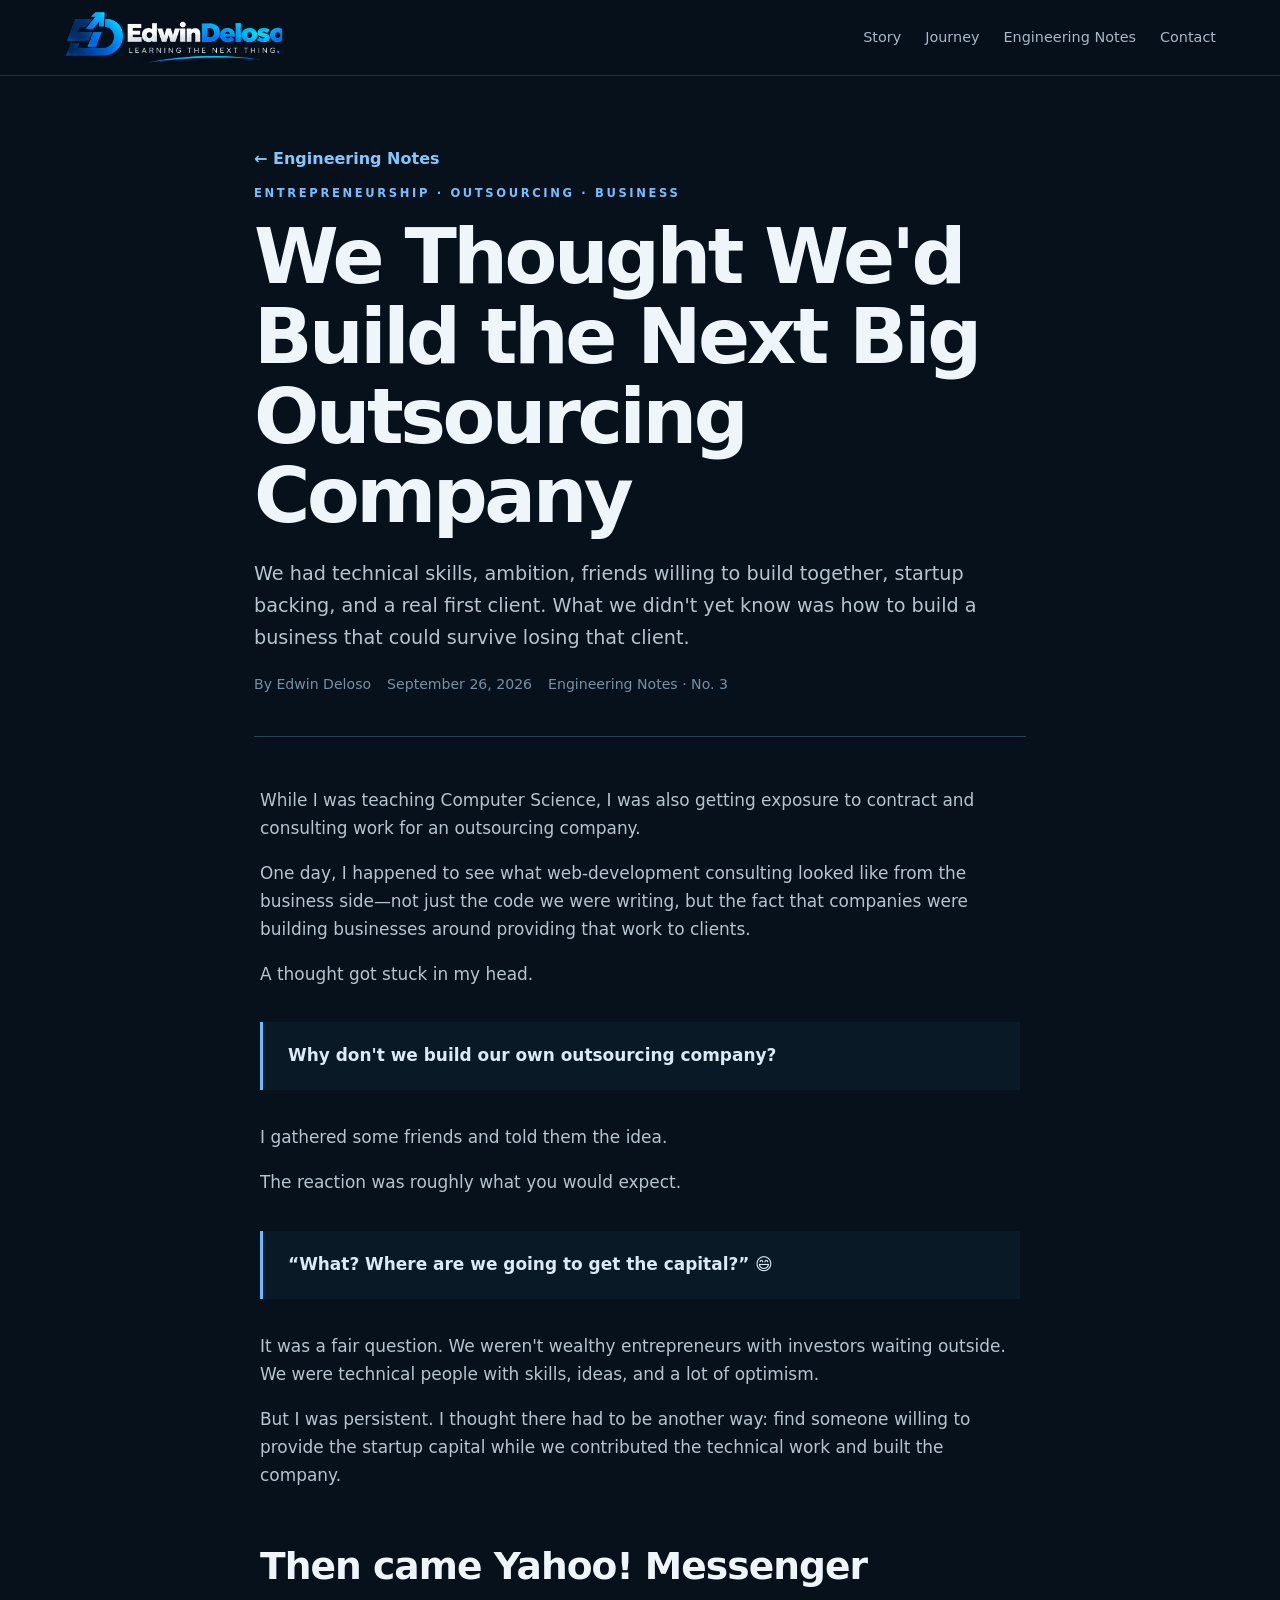
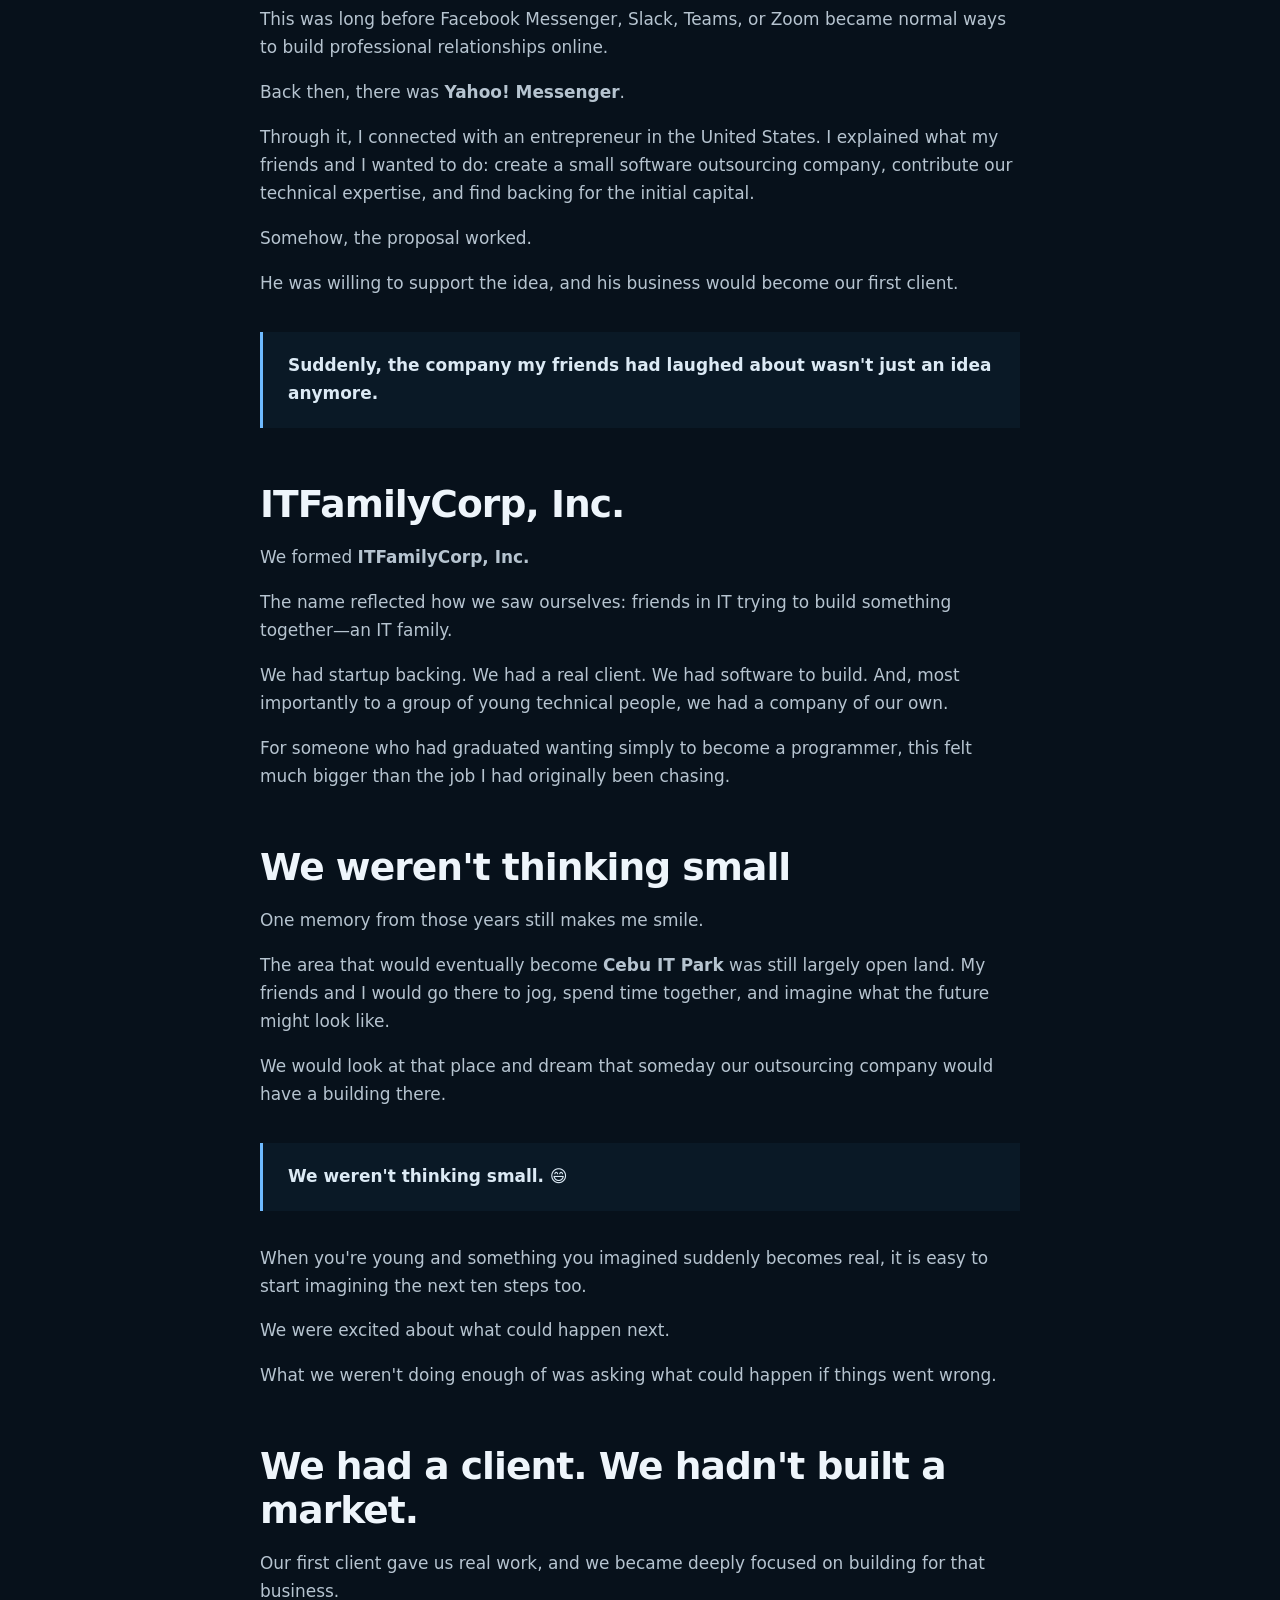
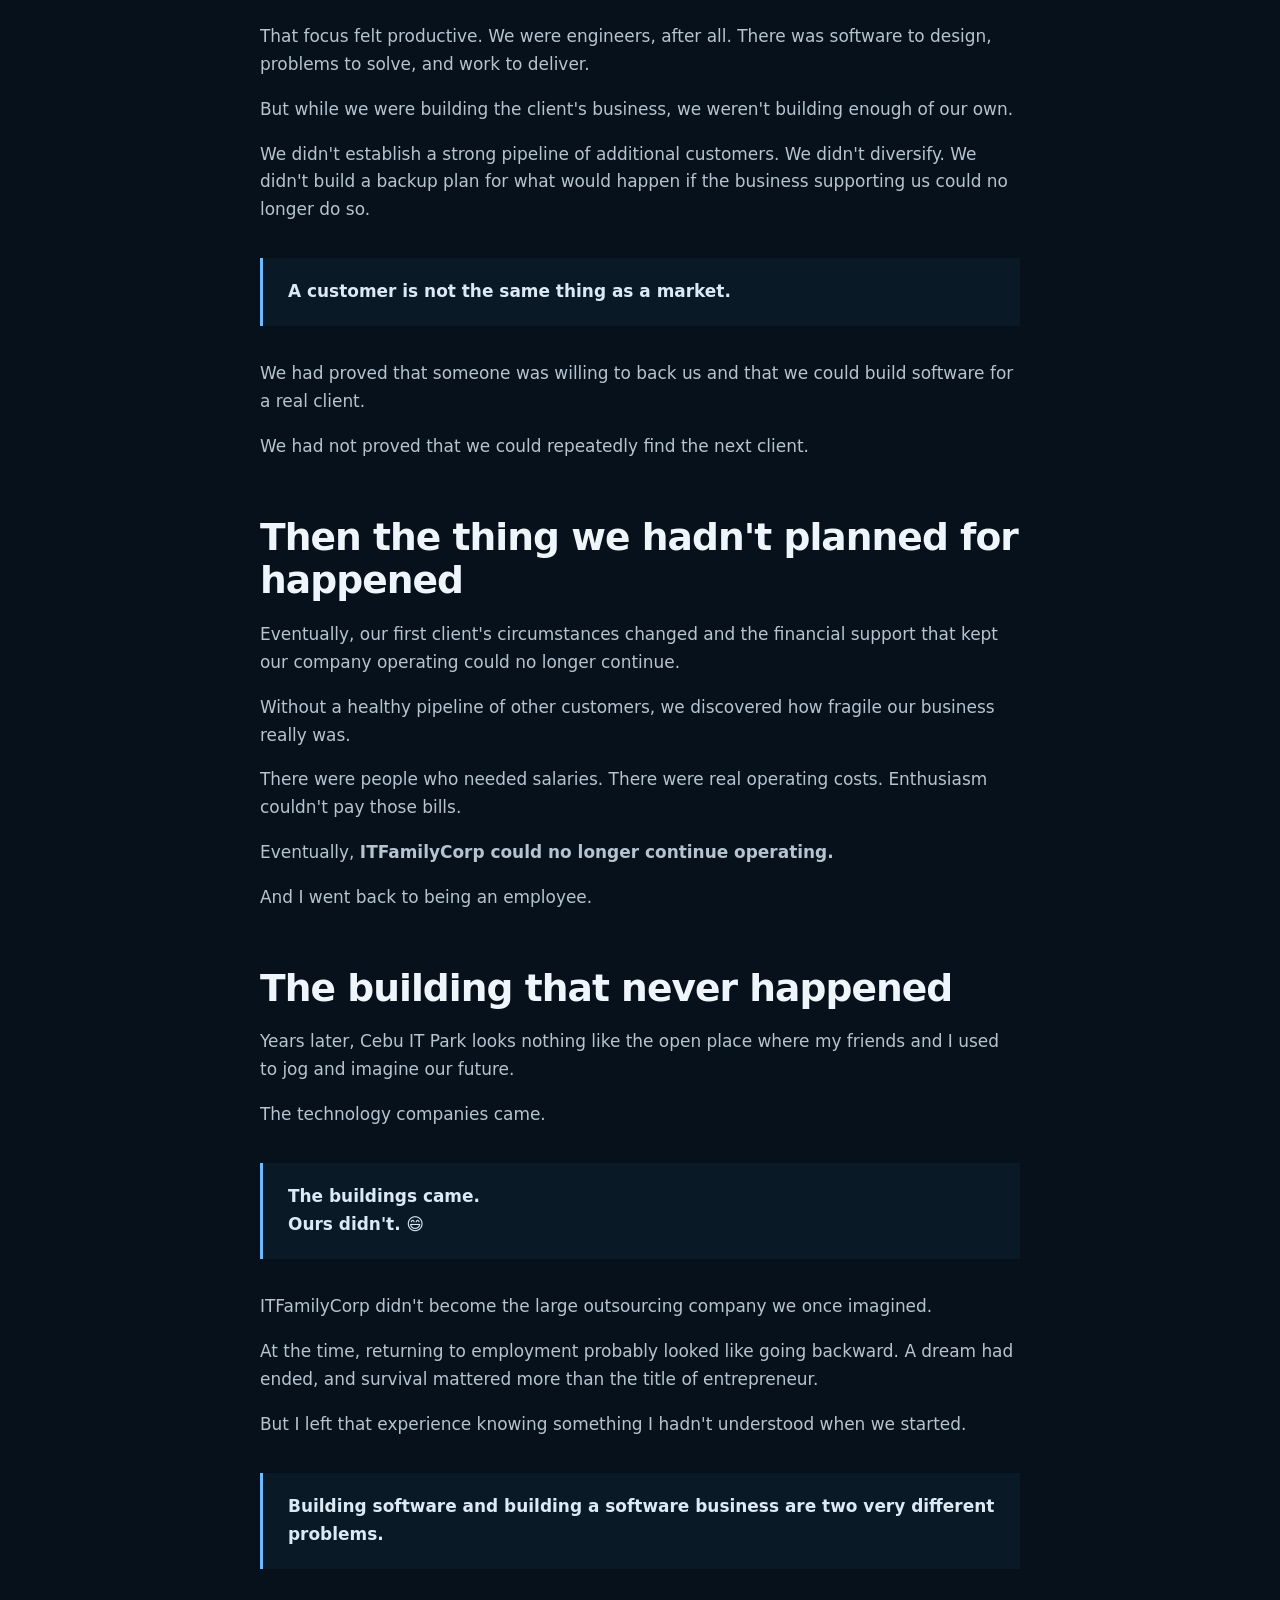
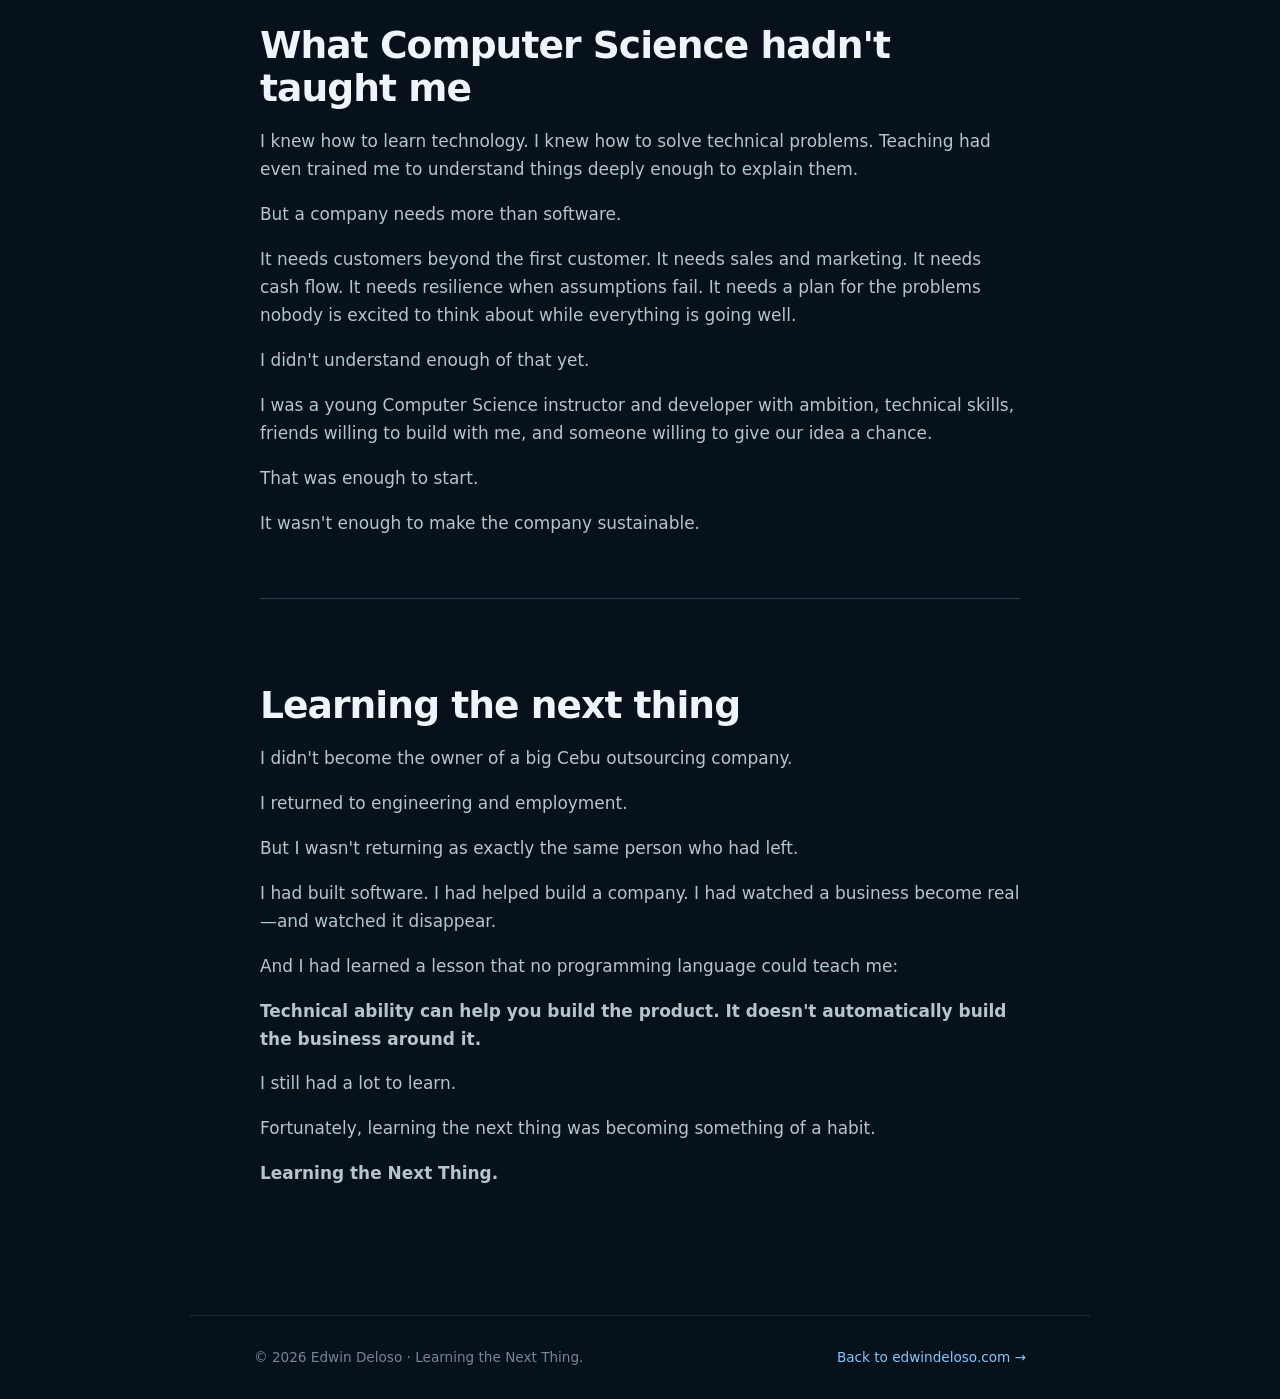
==== articles/from-computer-science-instructor-to-first-startup/index.html @ 7fe614f3 "Add Engineering Notes about first startup" ====
<!doctype html>
<html lang="en"><head>
<meta charset="utf-8"><meta name="viewport" content="width=device-width,initial-scale=1">
<title>We Thought We'd Build the Next Big Outsourcing Company | Edwin Deloso</title>
<meta name="description" content="Edwin Deloso reflects on co-founding ITFamilyCorp, Inc., finding startup backing through Yahoo! Messenger, and learning that building software and building a sustainable software business are different problems.">
<meta name="author" content="Edwin Deloso"><meta name="robots" content="index,follow,max-image-preview:large"><meta name="theme-color" content="#07111b">
<link rel="canonical" href="https://edwindeloso.com/articles/from-computer-science-instructor-to-first-startup/">
<meta property="og:type" content="article"><meta property="og:title" content="We Thought We'd Build the Next Big Outsourcing Company"><meta property="og:description" content="A first startup, an unexpected online connection, a big Cebu dream—and a business lesson Computer Science never taught me."><meta property="og:url" content="https://edwindeloso.com/articles/from-computer-science-instructor-to-first-startup/"><meta property="og:site_name" content="Edwin Deloso"><meta property="og:image" content="https://edwindeloso.com/assets/edwin-deloso-logo-dark.png"><meta property="article:published_time" content="2026-09-26"><meta property="article:author" content="Edwin Deloso">
<meta name="twitter:card" content="summary"><meta name="twitter:title" content="We Thought We'd Build the Next Big Outsourcing Company | Edwin Deloso"><meta name="twitter:description" content="What my first startup taught me about the difference between building software and building a business."><meta name="twitter:image" content="https://edwindeloso.com/assets/edwin-deloso-logo-dark.png">
<script type="application/ld+json">{"@context":"https://schema.org","@type":"Article","headline":"We Thought We'd Build the Next Big Outsourcing Company","description":"Edwin Deloso reflects on co-founding ITFamilyCorp, Inc., finding startup backing through Yahoo! Messenger, and learning that building software and building a sustainable software business are different problems.","datePublished":"2026-09-26","dateModified":"2026-09-26","mainEntityOfPage":"https://edwindeloso.com/articles/from-computer-science-instructor-to-first-startup/","author":{"@type":"Person","@id":"https://edwindeloso.com/#person","name":"Edwin Deloso","url":"https://edwindeloso.com/"},"publisher":{"@type":"Person","@id":"https://edwindeloso.com/#person","name":"Edwin Deloso"},"keywords":["software startup","outsourcing company","ITFamilyCorp","software engineering career","technical founder","entrepreneurship","Cebu IT"]}</script>
<link rel="stylesheet" href="../../css/styles.css"></head><body>
<header class="nav"><a class="article-brand" href="../../" aria-label="Edwin Deloso — Learning the Next Thing"><img src="../../assets/edwin-deloso-logo-dark.png" alt="Edwin Deloso — Learning the Next Thing"></a><nav><a href="../../#story">Story</a><a href="../../#journey">Journey</a><a href="../../#notes">Engineering Notes</a><a href="../../#contact">Contact</a></nav></header>
<main class="article-shell"><a class="article-back" href="../../#notes">← Engineering Notes</a><header class="article-header"><p class="eyebrow">ENTREPRENEURSHIP · OUTSOURCING · BUSINESS</p><h1>We Thought We'd Build the Next Big Outsourcing Company</h1><p class="article-deck">We had technical skills, ambition, friends willing to build together, startup backing, and a real first client. What we didn't yet know was how to build a business that could survive losing that client.</p><div class="article-meta"><span>By Edwin Deloso</span><span>September 26, 2026</span><span>Engineering Notes · No. 3</span></div></header>
<article class="article-body">
<p>While I was teaching Computer Science, I was also getting exposure to contract and consulting work for an outsourcing company.</p>
<p>One day, I happened to see what web-development consulting looked like from the business side—not just the code we were writing, but the fact that companies were building businesses around providing that work to clients.</p>
<p>A thought got stuck in my head.</p><blockquote><p><strong>Why don't we build our own outsourcing company?</strong></p></blockquote>
<p>I gathered some friends and told them the idea.</p><p>The reaction was roughly what you would expect.</p><blockquote><p><strong>“What? Where are we going to get the capital?” 😄</strong></p></blockquote>
<p>It was a fair question. We weren't wealthy entrepreneurs with investors waiting outside. We were technical people with skills, ideas, and a lot of optimism.</p><p>But I was persistent. I thought there had to be another way: find someone willing to provide the startup capital while we contributed the technical work and built the company.</p>
<h2>Then came Yahoo! Messenger</h2>
<p>This was long before Facebook Messenger, Slack, Teams, or Zoom became normal ways to build professional relationships online.</p><p>Back then, there was <strong>Yahoo! Messenger</strong>.</p><p>Through it, I connected with an entrepreneur in the United States. I explained what my friends and I wanted to do: create a small software outsourcing company, contribute our technical expertise, and find backing for the initial capital.</p><p>Somehow, the proposal worked.</p><p>He was willing to support the idea, and his business would become our first client.</p><blockquote><p><strong>Suddenly, the company my friends had laughed about wasn't just an idea anymore.</strong></p></blockquote>
<h2>ITFamilyCorp, Inc.</h2>
<p>We formed <strong>ITFamilyCorp, Inc.</strong></p><p>The name reflected how we saw ourselves: friends in IT trying to build something together—an IT family.</p><p>We had startup backing. We had a real client. We had software to build. And, most importantly to a group of young technical people, we had a company of our own.</p><p>For someone who had graduated wanting simply to become a programmer, this felt much bigger than the job I had originally been chasing.</p>
<h2>We weren't thinking small</h2>
<p>One memory from those years still makes me smile.</p><p>The area that would eventually become <strong>Cebu IT Park</strong> was still largely open land. My friends and I would go there to jog, spend time together, and imagine what the future might look like.</p><p>We would look at that place and dream that someday our outsourcing company would have a building there.</p><blockquote><p><strong>We weren't thinking small. 😄</strong></p></blockquote><p>When you're young and something you imagined suddenly becomes real, it is easy to start imagining the next ten steps too.</p><p>We were excited about what could happen next.</p><p>What we weren't doing enough of was asking what could happen if things went wrong.</p>
<h2>We had a client. We hadn't built a market.</h2>
<p>Our first client gave us real work, and we became deeply focused on building for that business.</p><p>That focus felt productive. We were engineers, after all. There was software to design, problems to solve, and work to deliver.</p><p>But while we were building the client's business, we weren't building enough of our own.</p><p>We didn't establish a strong pipeline of additional customers. We didn't diversify. We didn't build a backup plan for what would happen if the business supporting us could no longer do so.</p><blockquote><p><strong>A customer is not the same thing as a market.</strong></p></blockquote><p>We had proved that someone was willing to back us and that we could build software for a real client.</p><p>We had not proved that we could repeatedly find the next client.</p>
<h2>Then the thing we hadn't planned for happened</h2>
<p>Eventually, our first client's circumstances changed and the financial support that kept our company operating could no longer continue.</p><p>Without a healthy pipeline of other customers, we discovered how fragile our business really was.</p><p>There were people who needed salaries. There were real operating costs. Enthusiasm couldn't pay those bills.</p><p>Eventually, <strong>ITFamilyCorp could no longer continue operating.</strong></p><p>And I went back to being an employee.</p>
<h2>The building that never happened</h2>
<p>Years later, Cebu IT Park looks nothing like the open place where my friends and I used to jog and imagine our future.</p><p>The technology companies came.</p><blockquote><p><strong>The buildings came.<br>Ours didn't. 😄</strong></p></blockquote><p>ITFamilyCorp didn't become the large outsourcing company we once imagined.</p><p>At the time, returning to employment probably looked like going backward. A dream had ended, and survival mattered more than the title of entrepreneur.</p><p>But I left that experience knowing something I hadn't understood when we started.</p><blockquote><p><strong>Building software and building a software business are two very different problems.</strong></p></blockquote>
<h2>What Computer Science hadn't taught me</h2>
<p>I knew how to learn technology. I knew how to solve technical problems. Teaching had even trained me to understand things deeply enough to explain them.</p><p>But a company needs more than software.</p><p>It needs customers beyond the first customer. It needs sales and marketing. It needs cash flow. It needs resilience when assumptions fail. It needs a plan for the problems nobody is excited to think about while everything is going well.</p><p>I didn't understand enough of that yet.</p><p>I was a young Computer Science instructor and developer with ambition, technical skills, friends willing to build with me, and someone willing to give our idea a chance.</p><p>That was enough to start.</p><p>It wasn't enough to make the company sustainable.</p>
<div class="closing"><h2>Learning the next thing</h2><p>I didn't become the owner of a big Cebu outsourcing company.</p><p>I returned to engineering and employment.</p><p>But I wasn't returning as exactly the same person who had left.</p><p>I had built software. I had helped build a company. I had watched a business become real—and watched it disappear.</p><p>And I had learned a lesson that no programming language could teach me:</p><p><strong>Technical ability can help you build the product. It doesn't automatically build the business around it.</strong></p><p>I still had a lot to learn.</p><p>Fortunately, learning the next thing was becoming something of a habit.</p><p><strong>Learning the Next Thing.</strong></p></div>
</article></main><footer class="article-footer"><span>© <span id="year"></span> Edwin Deloso · Learning the Next Thing.</span><a href="../../">Back to edwindeloso.com →</a></footer><script src="../../js/main.js"></script></body></html>
---- css/styles.css ----
*{box-sizing:border-box}html{scroll-behavior:smooth}body{margin:0;background:#07111b;color:#eef5fb;font:16px/1.65 system-ui,-apple-system,Segoe UI,sans-serif}a{color:inherit;text-decoration:none}.nav{position:sticky;top:0;z-index:9;height:72px;padding:0 5vw;display:flex;align-items:center;justify-content:space-between;background:#07111bef;border-bottom:1px solid #1c3042;backdrop-filter:blur(12px)}.brand{font-weight:800;color:#83c5ff}.nav nav{display:flex;gap:24px}.nav nav a{color:#a8b8c7;font-size:.9rem}.nav nav a:hover{color:#fff}#menu{display:none;background:none;border:1px solid #345069;color:#fff;border-radius:6px;padding:8px 12px}.hero{max-width:1400px;min-height:78vh;margin:auto;padding:90px 6vw;display:grid;grid-template-columns:1.2fr .8fr;gap:70px;align-items:center;background:radial-gradient(circle at 75% 25%,#143652 0,transparent 32%)}.eyebrow{font-size:.72rem;letter-spacing:.23em;color:#79bdff;font-weight:800}.hero h1,.section h2{letter-spacing:-.045em;line-height:1.02}.hero h1{font-size:clamp(3.4rem,7vw,6.8rem);margin:15px 0}.hero h1 span,.ai h2 span{color:#86c6ff}.lead{color:#b6c4d0;font-size:1.15rem;max-width:700px}.actions{display:flex;gap:12px;margin-top:28px}.btn{padding:11px 18px;background:#3189e8;border:1px solid #3189e8;border-radius:7px;font-weight:700}.ghost{background:transparent;border-color:#45627a}.terminal{background:#081621;border:1px solid #315069;border-radius:9px;overflow:hidden;box-shadow:0 30px 70px #0006}.bar{background:#102130;padding:10px 15px;color:#617d92;font-size:.75rem}.terminal pre{padding:24px 28px;font:14px/1.6 Consolas,monospace;white-space:pre-wrap}.terminal pre span{color:#77c0ff;font-weight:800}.quote{text-align:center;padding:26px;border-block:1px solid #1c3042;background:#0a1825;color:#a8c7df}.section{max-width:1280px;margin:auto;padding:95px 5vw;border-bottom:1px solid #182c3d}.section h2{font-size:clamp(2.1rem,4vw,3.7rem);margin:12px 0 30px}.section p{color:#afbdc9}.two,.ai,.contact{display:grid;grid-template-columns:1.2fr .8fr;gap:60px}.card{background:#0b1b29;border:1px solid #2c4860;border-radius:9px;padding:28px}.code{display:flex;flex-direction:column;gap:15px}.code b{font-family:Consolas,monospace}.code small,.cards small,.education small{color:#6fbaff;letter-spacing:.12em}.intro{max-width:820px}.eras{margin-top:40px;border-top:1px solid #294155}.eras article{display:grid;grid-template-columns:180px 1fr;gap:35px;padding:28px 0;border-bottom:1px solid #22394c}.eras time,.history time{color:#6fbaff;font:700 .82rem Consolas,monospace}.eras h3{margin:0 0 7px}.eras p{margin:0}details{margin-top:35px;border:1px solid #29465c;border-radius:8px;background:#091824}summary{cursor:pointer;padding:18px 22px;color:#a8d5ff;font-weight:700}.history{display:grid;grid-template-columns:1fr 1fr;gap:0 35px;padding:0 22px 20px}.history p{display:flex;flex-direction:column;border-top:1px solid #20384b;padding:15px 0;margin:0}.history b{color:#eef5fb}.history span{font-size:.9rem;color:#8fa3b5}.history em{font-style:normal;font-size:.76rem;letter-spacing:.08em;text-transform:uppercase;color:#79bdff;margin-top:7px}.cards{display:grid;grid-template-columns:repeat(5,1fr);gap:12px}.cards article,.education article{background:#0a1926;border:1px solid #29445a;border-radius:8px;padding:23px}.cards article{min-height:215px}.cards h3{margin-top:42px}.cards p{font-size:.9rem}.ai{background:radial-gradient(circle at 85% 50%,#123754 0,transparent 35%)}.ai>div>p{max-width:700px}.principles{display:grid;grid-template-columns:1fr 1fr;gap:12px;align-content:center}.principles p{background:#0a1926;border:1px solid #31516b;border-radius:8px;padding:22px;margin:0}.principles b,.principles span{display:block}.principles b{color:#82c6ff;font-size:1.15rem}.principles span{font-size:.85rem}.education{display:grid;grid-template-columns:repeat(4,1fr);gap:12px}.education h3{font-size:1.05rem;margin:20px 0 5px}.center{text-align:center;max-width:1000px}.center>p{max-width:720px;margin:18px auto}.center blockquote{font-size:clamp(1.4rem,3vw,2.25rem);border-block:1px solid #31516b;padding:30px;margin:40px auto}.center blockquote b{color:#86c6ff}.path{font:800 clamp(1.1rem,3vw,2rem) Consolas,monospace;margin:38px 0;color:#8197a9}.path span{color:#d7e6f2}.path b{color:#79c0ff;border:1px solid #3e6e94;padding:7px 12px;border-radius:6px}.contact{align-items:center}.contact a{display:block;padding:17px 5px;border-bottom:1px solid #294155;font-weight:700}.contact a:hover{color:#79c0ff}footer{max-width:1280px;margin:auto;padding:32px 5vw;display:flex;justify-content:space-between;color:#71879a;font-size:.85rem}@media(max-width:1000px){.hero,.two,.ai,.contact{grid-template-columns:1fr}.terminal{max-width:650px}.cards{grid-template-columns:1fr 1fr}.education{grid-template-columns:1fr 1fr}}@media(max-width:700px){.nav nav{display:none;position:absolute;top:72px;left:0;right:0;padding:20px;background:#091824;flex-direction:column}.nav nav.open{display:flex}#menu{display:block}.hero{padding-top:65px}.eras article{grid-template-columns:1fr;gap:5px}.history{grid-template-columns:1fr}.cards,.education,.principles{grid-template-columns:1fr}.actions{flex-direction:column;align-items:flex-start}footer{flex-direction:column;gap:5px}}
.notes-grid{display:grid;grid-template-columns:minmax(0,760px);gap:18px;margin-top:38px}.note-card{background:#0a1926;border:1px solid #29445a;border-radius:9px;padding:30px}.note-card small{color:#6fbaff;letter-spacing:.12em}.note-card h3{font-size:1.45rem;line-height:1.3;margin:18px 0 12px}.note-card a{display:inline-block;margin-top:10px;color:#86c6ff;font-weight:800}.note-card a:hover{text-decoration:underline}.article-shell{max-width:900px;margin:auto;padding:70px 5vw 110px}.article-header{padding-bottom:40px;border-bottom:1px solid #294155}.article-header h1{font-size:clamp(2.7rem,6vw,5rem);line-height:1.04;letter-spacing:-.045em;margin:14px 0 22px}.article-deck{font-size:1.2rem;color:#b6c4d0;max-width:760px}.article-meta{display:flex;gap:16px;flex-wrap:wrap;color:#7890a4;font-size:.88rem}.article-body{max-width:760px;margin:50px auto 0}.article-body h2{font-size:clamp(1.65rem,3vw,2.35rem);line-height:1.15;margin:55px 0 18px;letter-spacing:-.025em}.article-body p{color:#b6c4d0;font-size:1.06rem}.article-body blockquote{margin:34px 0;padding:20px 25px;border-left:3px solid #6fbaff;background:#0a1926;color:#dceaf5;font-size:1.18rem}.article-body blockquote p{margin:0;color:#dceaf5}.article-body .moment{border:1px solid #31516b;border-radius:9px;background:#091824;padding:24px 28px;margin:30px 0}.article-body .moment p{margin:.5rem 0}.article-body .closing{margin-top:60px;padding-top:30px;border-top:1px solid #294155}.article-back{color:#86c6ff;font-weight:700}.article-footer{max-width:900px;margin:auto;padding:30px 5vw;border-top:1px solid #182c3d;color:#71879a;font-size:.85rem;display:flex;justify-content:space-between}.article-footer a{color:#86c6ff}@media(max-width:700px){.article-shell{padding-top:45px}.article-meta{flex-direction:column;gap:3px}.article-footer{flex-direction:column;gap:6px}}

/* V3 personal brand */
.brand-logo{display:flex;align-items:center;background:#fff;border-radius:7px;padding:4px 8px;line-height:0}.brand-logo img{display:block;width:245px;max-height:48px;object-fit:contain}.hero-slogan{margin:10px 0 0;color:#83c5ff;font-weight:900;letter-spacing:.18em;font-size:.92rem}.notes-grid{grid-template-columns:repeat(2,minmax(0,1fr));max-width:1100px}.note-card{display:flex;flex-direction:column}.note-card a{margin-top:auto;padding-top:12px}.article-brand{display:flex;align-items:center;background:#fff;border-radius:7px;padding:4px 8px;line-height:0}.article-brand img{display:block;width:230px;max-height:46px;object-fit:contain}.next-note{margin-top:55px;padding:26px 28px;border:1px solid #31516b;border-radius:9px;background:#091824}.next-note small{color:#6fbaff;letter-spacing:.12em;font-weight:800}.next-note h2{margin:10px 0}.next-note p{margin-bottom:0}@media(max-width:800px){.notes-grid{grid-template-columns:1fr}.brand-logo img,.article-brand img{width:190px}.nav{padding-inline:3vw}}

/* V3.1 — compact brand treatment */
.nav{height:76px}
.brand-logo{flex:0 0 auto;padding:3px 6px;border-radius:5px;overflow:hidden}
.brand-logo img{width:220px;max-width:30vw;height:auto;max-height:58px;object-fit:contain}
.article-brand{padding:3px 6px;border-radius:5px;overflow:hidden}
.article-brand img{width:220px;height:auto;max-height:58px;object-fit:contain}
@media(max-width:800px){
  .brand-logo img,.article-brand img{width:170px;max-width:52vw;max-height:48px}
}
@media(max-width:420px){
  .brand-logo img,.article-brand img{width:145px;max-height:42px}
}

/* V3.2 — dark-header transparent brand treatment */
.brand-logo,.article-brand{background:transparent;padding:0;border-radius:0;overflow:visible}
.brand-logo img{width:220px;max-width:30vw;height:auto;max-height:58px;object-fit:contain}
.article-brand img{width:220px;height:auto;max-height:58px;object-fit:contain}
@media(max-width:800px){.brand-logo img,.article-brand img{width:170px;max-width:52vw;max-height:48px}}
@media(max-width:520px){.brand-logo img,.article-brand img{width:145px;max-height:42px}}
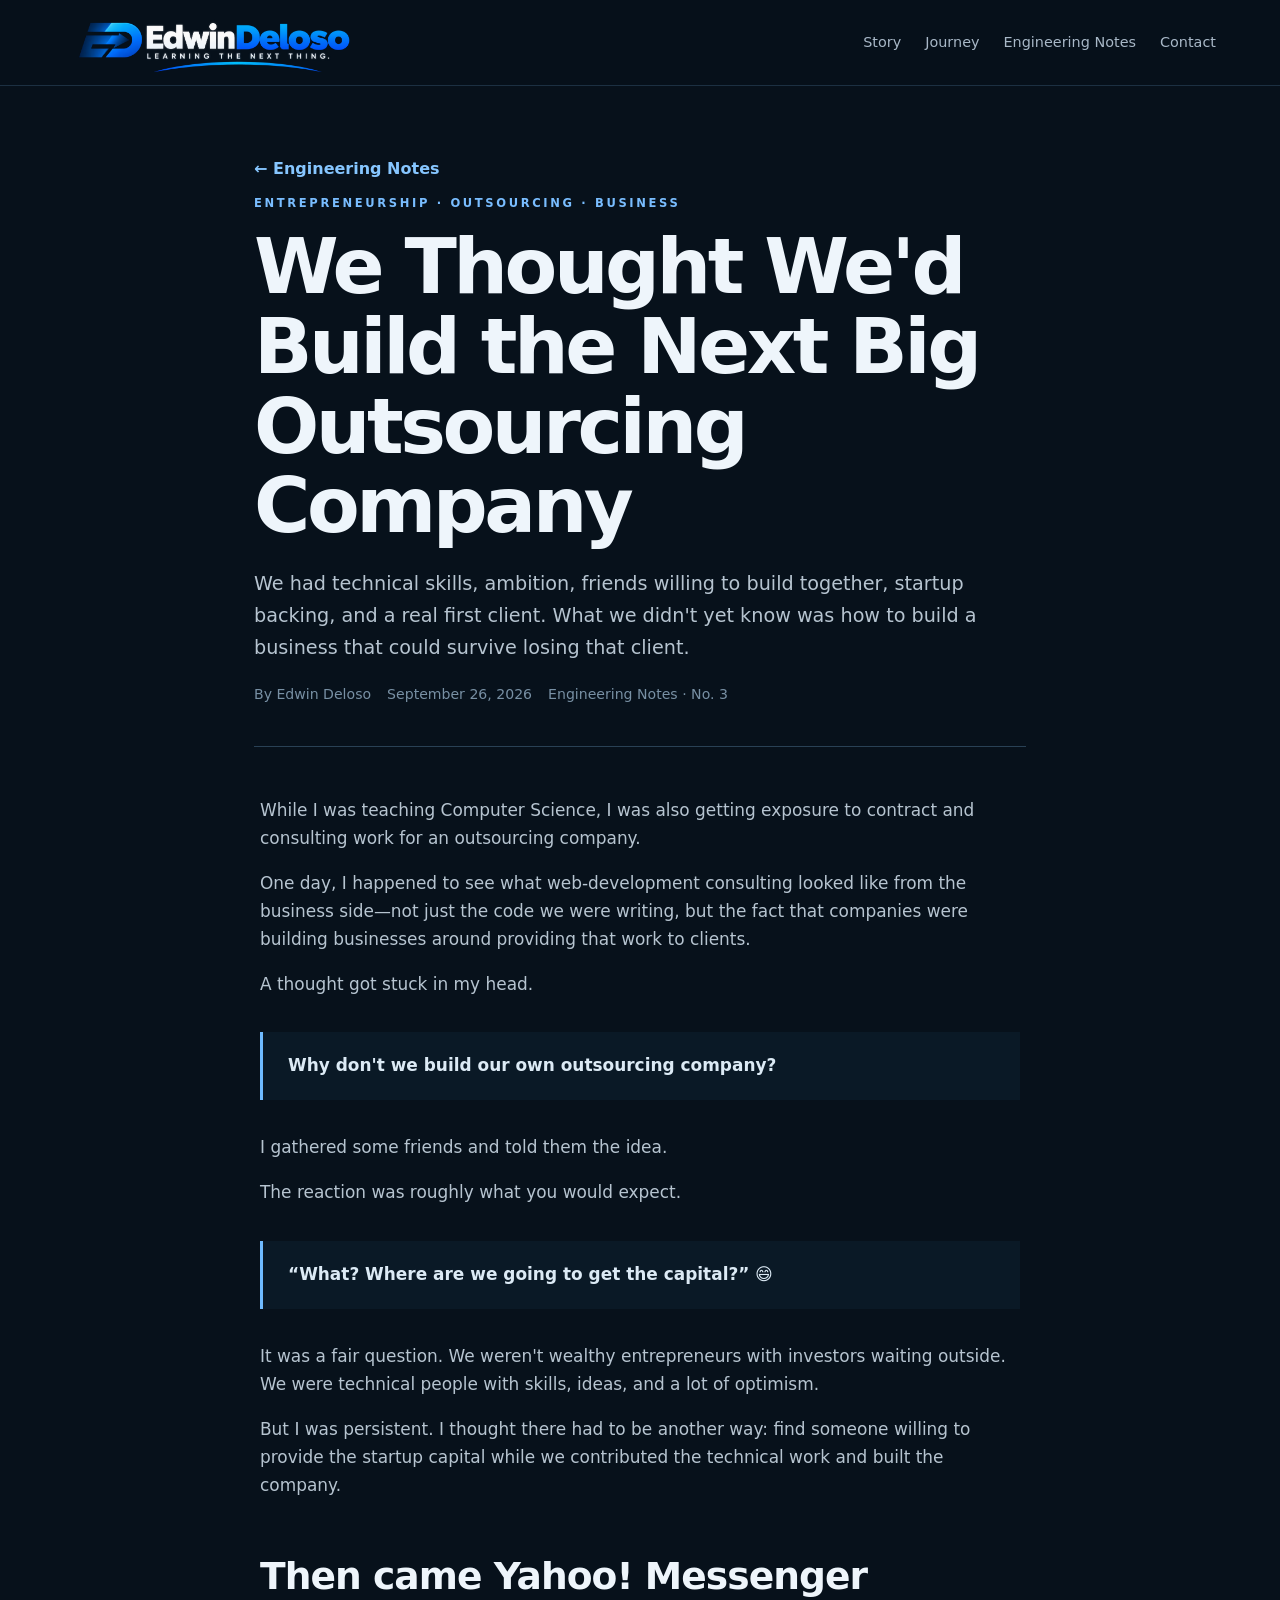
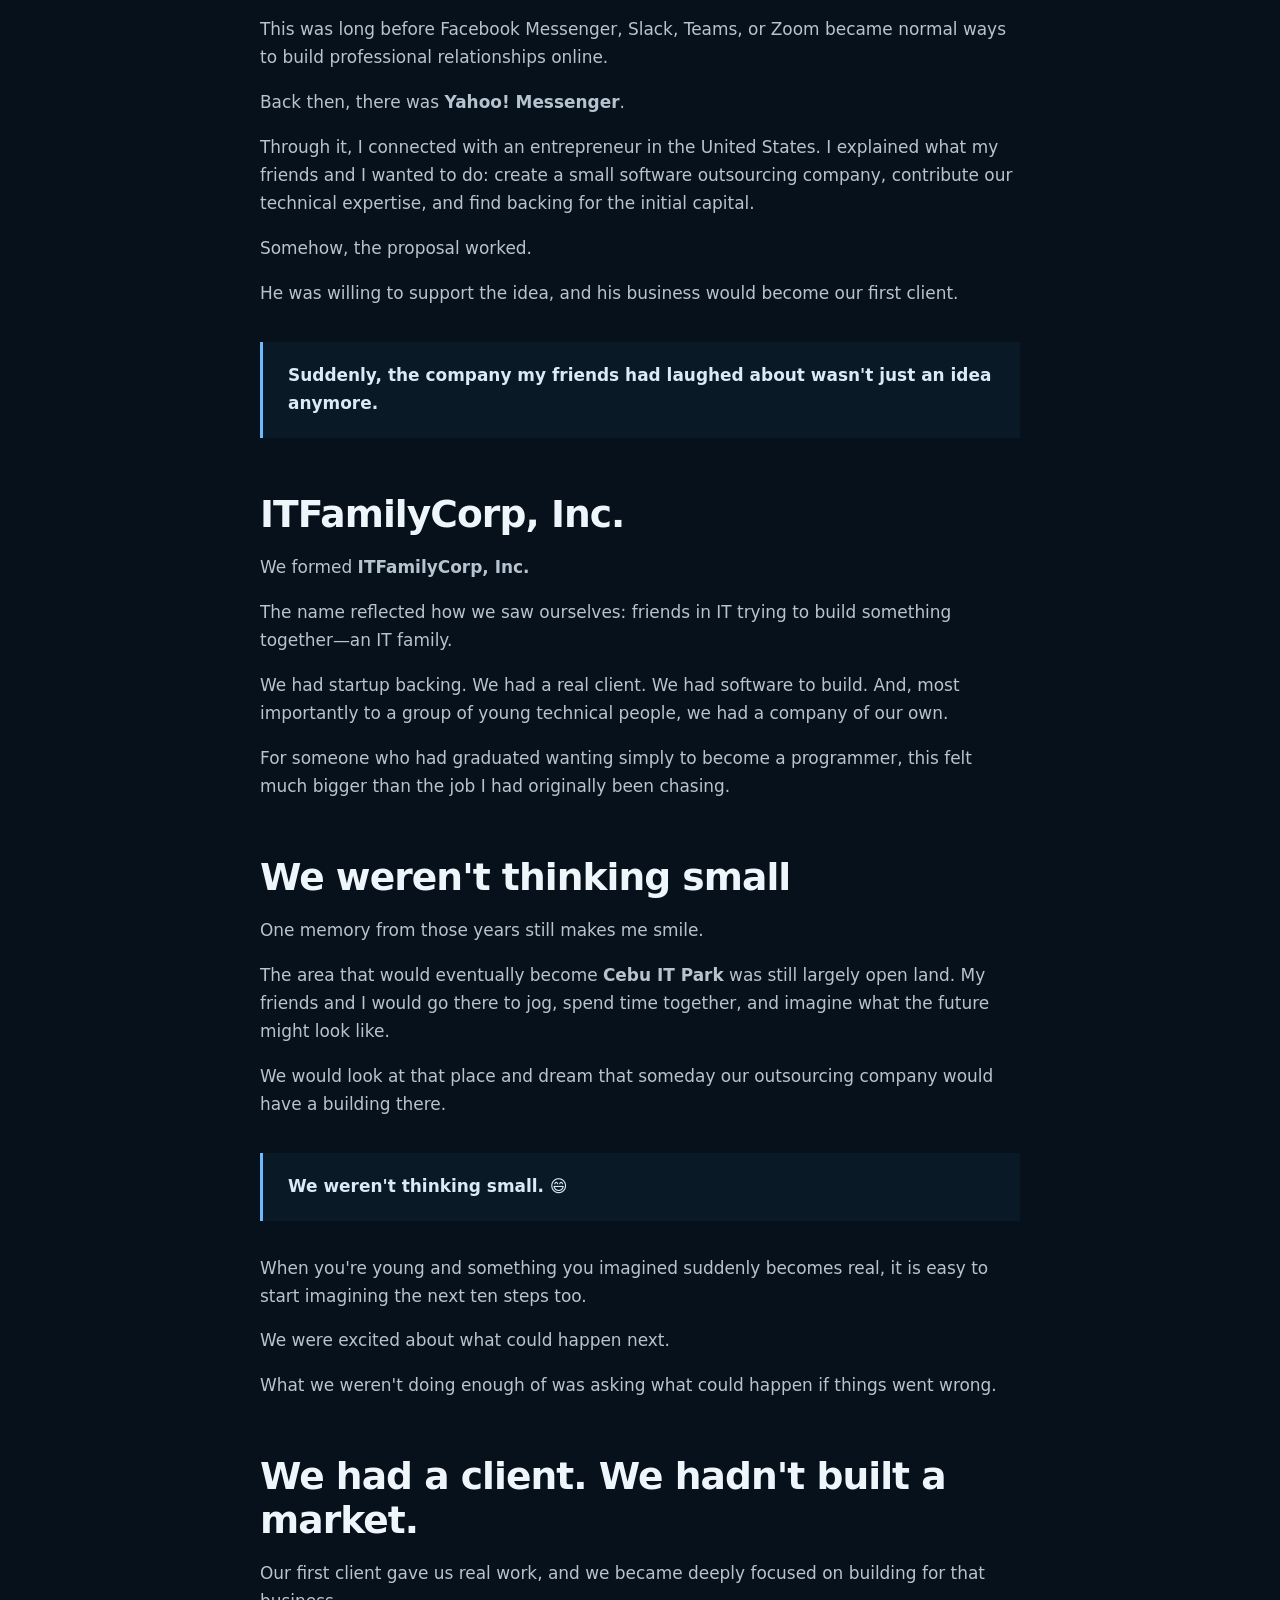
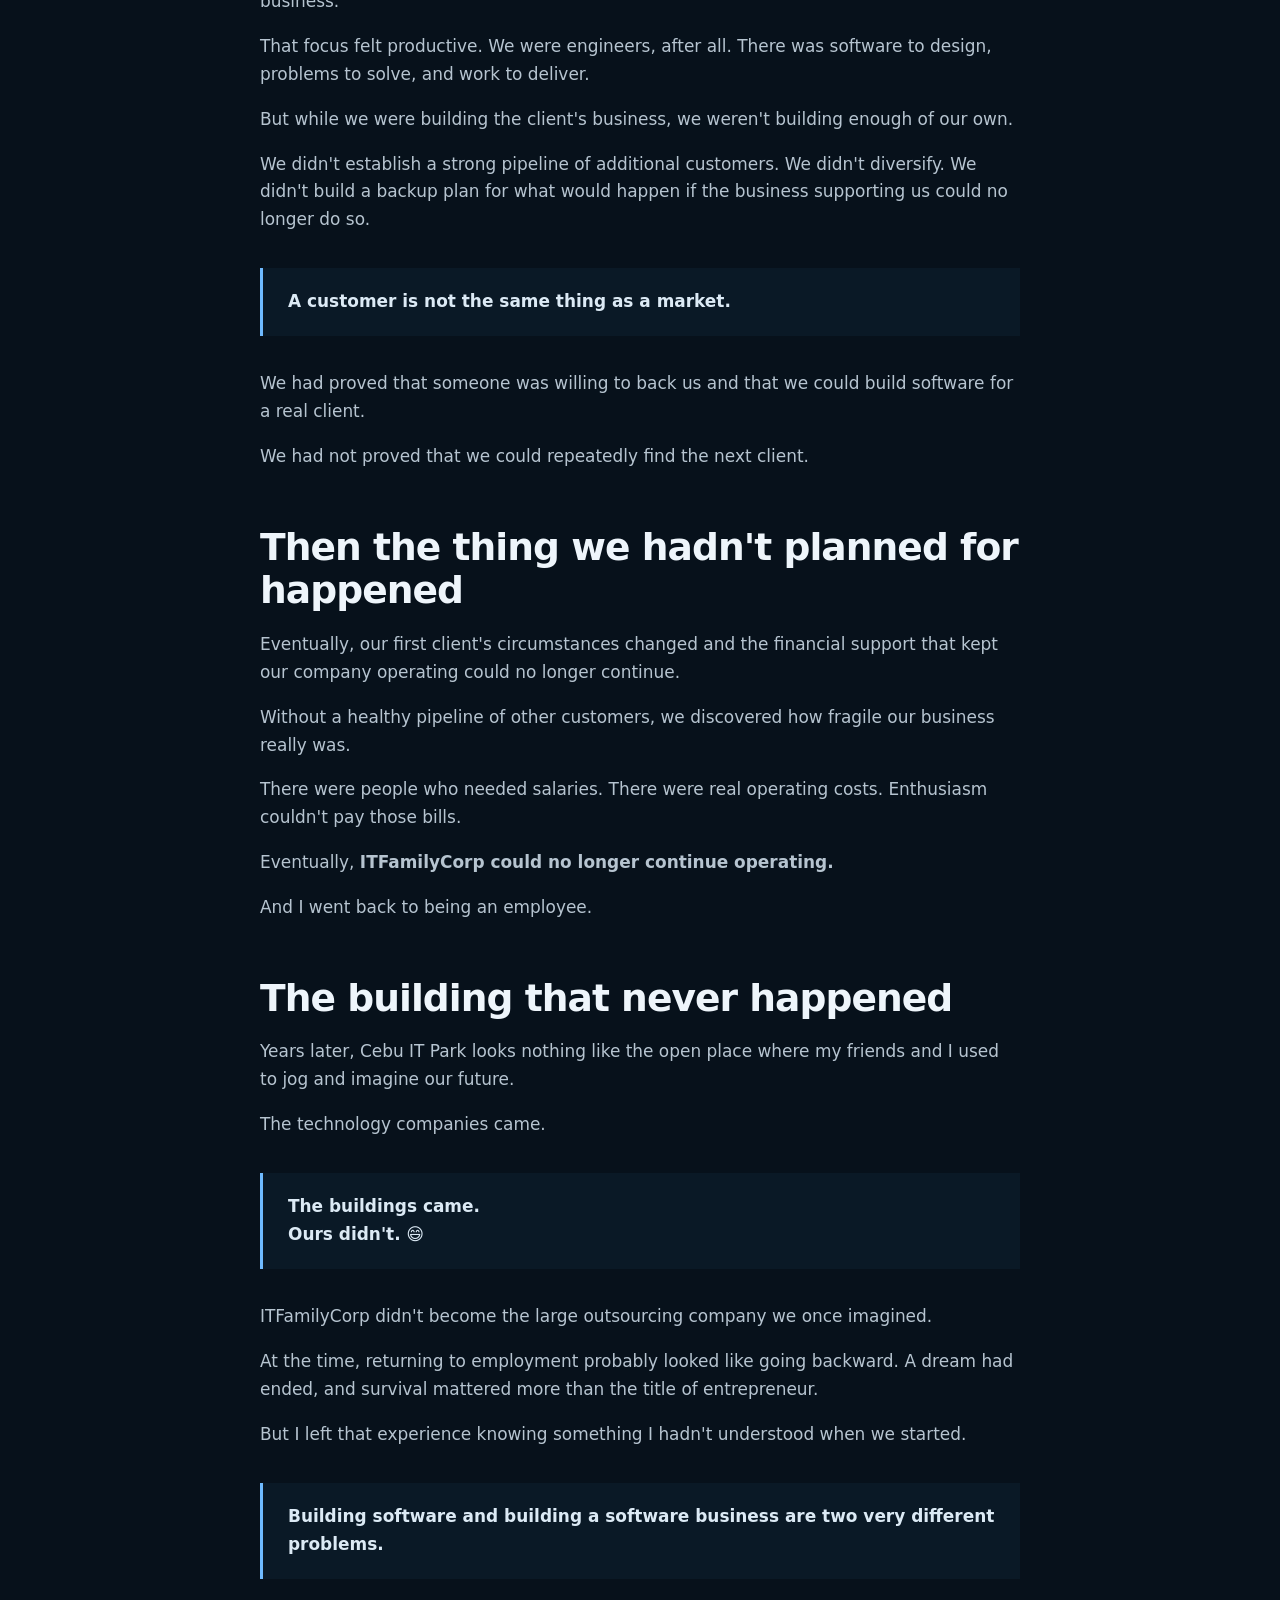
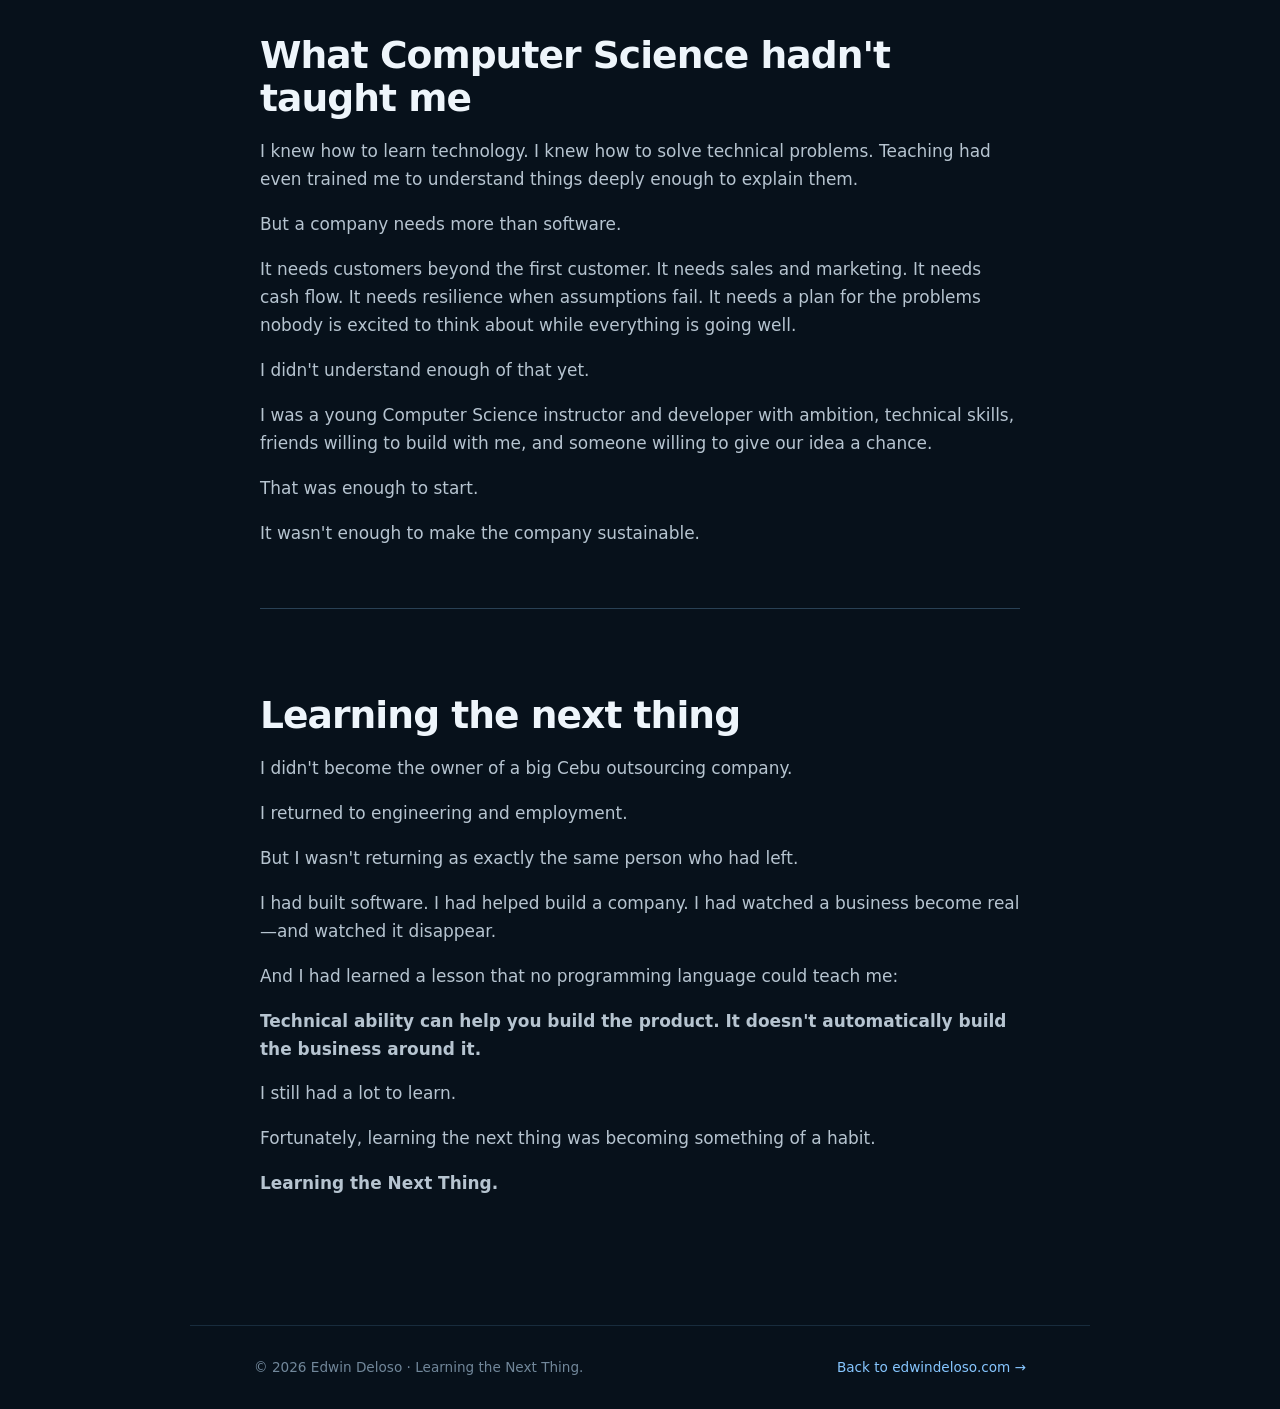
==== commit 9dfe10cc: "update logo filename" ====
--- a/articles/from-computer-science-instructor-to-first-startup/index.html
+++ b/articles/from-computer-science-instructor-to-first-startup/index.html
@@ -9,7 +9,7 @@
 <meta name="twitter:card" content="summary"><meta name="twitter:title" content="We Thought We'd Build the Next Big Outsourcing Company | Edwin Deloso"><meta name="twitter:description" content="What my first startup taught me about the difference between building software and building a business."><meta name="twitter:image" content="https://edwindeloso.com/assets/edwin-deloso-logo-dark.png">
 <script type="application/ld+json">{"@context":"https://schema.org","@type":"Article","headline":"We Thought We'd Build the Next Big Outsourcing Company","description":"Edwin Deloso reflects on co-founding ITFamilyCorp, Inc., finding startup backing through Yahoo! Messenger, and learning that building software and building a sustainable software business are different problems.","datePublished":"2026-09-26","dateModified":"2026-09-26","mainEntityOfPage":"https://edwindeloso.com/articles/from-computer-science-instructor-to-first-startup/","author":{"@type":"Person","@id":"https://edwindeloso.com/#person","name":"Edwin Deloso","url":"https://edwindeloso.com/"},"publisher":{"@type":"Person","@id":"https://edwindeloso.com/#person","name":"Edwin Deloso"},"keywords":["software startup","outsourcing company","ITFamilyCorp","software engineering career","technical founder","entrepreneurship","Cebu IT"]}</script>
 <link rel="stylesheet" href="../../css/styles.css"></head><body>
-<header class="nav"><a class="article-brand" href="../../" aria-label="Edwin Deloso — Learning the Next Thing"><img src="../../assets/edwin-deloso-logo-dark.png" alt="Edwin Deloso — Learning the Next Thing"></a><nav><a href="../../#story">Story</a><a href="../../#journey">Journey</a><a href="../../#notes">Engineering Notes</a><a href="../../#contact">Contact</a></nav></header>
+<header class="nav"><a class="article-brand" href="../../" aria-label="Edwin Deloso — Learning the Next Thing"><img src="../../assets/edwindelosologo.png" alt="Edwin Deloso — Learning the Next Thing"></a><nav><a href="../../#story">Story</a><a href="../../#journey">Journey</a><a href="../../#notes">Engineering Notes</a><a href="../../#contact">Contact</a></nav></header>
 <main class="article-shell"><a class="article-back" href="../../#notes">← Engineering Notes</a><header class="article-header"><p class="eyebrow">ENTREPRENEURSHIP · OUTSOURCING · BUSINESS</p><h1>We Thought We'd Build the Next Big Outsourcing Company</h1><p class="article-deck">We had technical skills, ambition, friends willing to build together, startup backing, and a real first client. What we didn't yet know was how to build a business that could survive losing that client.</p><div class="article-meta"><span>By Edwin Deloso</span><span>September 26, 2026</span><span>Engineering Notes · No. 3</span></div></header>
 <article class="article-body">
 <p>While I was teaching Computer Science, I was also getting exposure to contract and consulting work for an outsourcing company.</p>
--- a/css/styles.css
+++ b/css/styles.css
@@ -1,25 +1,55 @@
 *{box-sizing:border-box}html{scroll-behavior:smooth}body{margin:0;background:#07111b;color:#eef5fb;font:16px/1.65 system-ui,-apple-system,Segoe UI,sans-serif}a{color:inherit;text-decoration:none}.nav{position:sticky;top:0;z-index:9;height:72px;padding:0 5vw;display:flex;align-items:center;justify-content:space-between;background:#07111bef;border-bottom:1px solid #1c3042;backdrop-filter:blur(12px)}.brand{font-weight:800;color:#83c5ff}.nav nav{display:flex;gap:24px}.nav nav a{color:#a8b8c7;font-size:.9rem}.nav nav a:hover{color:#fff}#menu{display:none;background:none;border:1px solid #345069;color:#fff;border-radius:6px;padding:8px 12px}.hero{max-width:1400px;min-height:78vh;margin:auto;padding:90px 6vw;display:grid;grid-template-columns:1.2fr .8fr;gap:70px;align-items:center;background:radial-gradient(circle at 75% 25%,#143652 0,transparent 32%)}.eyebrow{font-size:.72rem;letter-spacing:.23em;color:#79bdff;font-weight:800}.hero h1,.section h2{letter-spacing:-.045em;line-height:1.02}.hero h1{font-size:clamp(3.4rem,7vw,6.8rem);margin:15px 0}.hero h1 span,.ai h2 span{color:#86c6ff}.lead{color:#b6c4d0;font-size:1.15rem;max-width:700px}.actions{display:flex;gap:12px;margin-top:28px}.btn{padding:11px 18px;background:#3189e8;border:1px solid #3189e8;border-radius:7px;font-weight:700}.ghost{background:transparent;border-color:#45627a}.terminal{background:#081621;border:1px solid #315069;border-radius:9px;overflow:hidden;box-shadow:0 30px 70px #0006}.bar{background:#102130;padding:10px 15px;color:#617d92;font-size:.75rem}.terminal pre{padding:24px 28px;font:14px/1.6 Consolas,monospace;white-space:pre-wrap}.terminal pre span{color:#77c0ff;font-weight:800}.quote{text-align:center;padding:26px;border-block:1px solid #1c3042;background:#0a1825;color:#a8c7df}.section{max-width:1280px;margin:auto;padding:95px 5vw;border-bottom:1px solid #182c3d}.section h2{font-size:clamp(2.1rem,4vw,3.7rem);margin:12px 0 30px}.section p{color:#afbdc9}.two,.ai,.contact{display:grid;grid-template-columns:1.2fr .8fr;gap:60px}.card{background:#0b1b29;border:1px solid #2c4860;border-radius:9px;padding:28px}.code{display:flex;flex-direction:column;gap:15px}.code b{font-family:Consolas,monospace}.code small,.cards small,.education small{color:#6fbaff;letter-spacing:.12em}.intro{max-width:820px}.eras{margin-top:40px;border-top:1px solid #294155}.eras article{display:grid;grid-template-columns:180px 1fr;gap:35px;padding:28px 0;border-bottom:1px solid #22394c}.eras time,.history time{color:#6fbaff;font:700 .82rem Consolas,monospace}.eras h3{margin:0 0 7px}.eras p{margin:0}details{margin-top:35px;border:1px solid #29465c;border-radius:8px;background:#091824}summary{cursor:pointer;padding:18px 22px;color:#a8d5ff;font-weight:700}.history{display:grid;grid-template-columns:1fr 1fr;gap:0 35px;padding:0 22px 20px}.history p{display:flex;flex-direction:column;border-top:1px solid #20384b;padding:15px 0;margin:0}.history b{color:#eef5fb}.history span{font-size:.9rem;color:#8fa3b5}.history em{font-style:normal;font-size:.76rem;letter-spacing:.08em;text-transform:uppercase;color:#79bdff;margin-top:7px}.cards{display:grid;grid-template-columns:repeat(5,1fr);gap:12px}.cards article,.education article{background:#0a1926;border:1px solid #29445a;border-radius:8px;padding:23px}.cards article{min-height:215px}.cards h3{margin-top:42px}.cards p{font-size:.9rem}.ai{background:radial-gradient(circle at 85% 50%,#123754 0,transparent 35%)}.ai>div>p{max-width:700px}.principles{display:grid;grid-template-columns:1fr 1fr;gap:12px;align-content:center}.principles p{background:#0a1926;border:1px solid #31516b;border-radius:8px;padding:22px;margin:0}.principles b,.principles span{display:block}.principles b{color:#82c6ff;font-size:1.15rem}.principles span{font-size:.85rem}.education{display:grid;grid-template-columns:repeat(4,1fr);gap:12px}.education h3{font-size:1.05rem;margin:20px 0 5px}.center{text-align:center;max-width:1000px}.center>p{max-width:720px;margin:18px auto}.center blockquote{font-size:clamp(1.4rem,3vw,2.25rem);border-block:1px solid #31516b;padding:30px;margin:40px auto}.center blockquote b{color:#86c6ff}.path{font:800 clamp(1.1rem,3vw,2rem) Consolas,monospace;margin:38px 0;color:#8197a9}.path span{color:#d7e6f2}.path b{color:#79c0ff;border:1px solid #3e6e94;padding:7px 12px;border-radius:6px}.contact{align-items:center}.contact a{display:block;padding:17px 5px;border-bottom:1px solid #294155;font-weight:700}.contact a:hover{color:#79c0ff}footer{max-width:1280px;margin:auto;padding:32px 5vw;display:flex;justify-content:space-between;color:#71879a;font-size:.85rem}@media(max-width:1000px){.hero,.two,.ai,.contact{grid-template-columns:1fr}.terminal{max-width:650px}.cards{grid-template-columns:1fr 1fr}.education{grid-template-columns:1fr 1fr}}@media(max-width:700px){.nav nav{display:none;position:absolute;top:72px;left:0;right:0;padding:20px;background:#091824;flex-direction:column}.nav nav.open{display:flex}#menu{display:block}.hero{padding-top:65px}.eras article{grid-template-columns:1fr;gap:5px}.history{grid-template-columns:1fr}.cards,.education,.principles{grid-template-columns:1fr}.actions{flex-direction:column;align-items:flex-start}footer{flex-direction:column;gap:5px}}
 .notes-grid{display:grid;grid-template-columns:minmax(0,760px);gap:18px;margin-top:38px}.note-card{background:#0a1926;border:1px solid #29445a;border-radius:9px;padding:30px}.note-card small{color:#6fbaff;letter-spacing:.12em}.note-card h3{font-size:1.45rem;line-height:1.3;margin:18px 0 12px}.note-card a{display:inline-block;margin-top:10px;color:#86c6ff;font-weight:800}.note-card a:hover{text-decoration:underline}.article-shell{max-width:900px;margin:auto;padding:70px 5vw 110px}.article-header{padding-bottom:40px;border-bottom:1px solid #294155}.article-header h1{font-size:clamp(2.7rem,6vw,5rem);line-height:1.04;letter-spacing:-.045em;margin:14px 0 22px}.article-deck{font-size:1.2rem;color:#b6c4d0;max-width:760px}.article-meta{display:flex;gap:16px;flex-wrap:wrap;color:#7890a4;font-size:.88rem}.article-body{max-width:760px;margin:50px auto 0}.article-body h2{font-size:clamp(1.65rem,3vw,2.35rem);line-height:1.15;margin:55px 0 18px;letter-spacing:-.025em}.article-body p{color:#b6c4d0;font-size:1.06rem}.article-body blockquote{margin:34px 0;padding:20px 25px;border-left:3px solid #6fbaff;background:#0a1926;color:#dceaf5;font-size:1.18rem}.article-body blockquote p{margin:0;color:#dceaf5}.article-body .moment{border:1px solid #31516b;border-radius:9px;background:#091824;padding:24px 28px;margin:30px 0}.article-body .moment p{margin:.5rem 0}.article-body .closing{margin-top:60px;padding-top:30px;border-top:1px solid #294155}.article-back{color:#86c6ff;font-weight:700}.article-footer{max-width:900px;margin:auto;padding:30px 5vw;border-top:1px solid #182c3d;color:#71879a;font-size:.85rem;display:flex;justify-content:space-between}.article-footer a{color:#86c6ff}@media(max-width:700px){.article-shell{padding-top:45px}.article-meta{flex-direction:column;gap:3px}.article-footer{flex-direction:column;gap:6px}}
 
-/* V3 personal brand */
-.brand-logo{display:flex;align-items:center;background:#fff;border-radius:7px;padding:4px 8px;line-height:0}.brand-logo img{display:block;width:245px;max-height:48px;object-fit:contain}.hero-slogan{margin:10px 0 0;color:#83c5ff;font-weight:900;letter-spacing:.18em;font-size:.92rem}.notes-grid{grid-template-columns:repeat(2,minmax(0,1fr));max-width:1100px}.note-card{display:flex;flex-direction:column}.note-card a{margin-top:auto;padding-top:12px}.article-brand{display:flex;align-items:center;background:#fff;border-radius:7px;padding:4px 8px;line-height:0}.article-brand img{display:block;width:230px;max-height:46px;object-fit:contain}.next-note{margin-top:55px;padding:26px 28px;border:1px solid #31516b;border-radius:9px;background:#091824}.next-note small{color:#6fbaff;letter-spacing:.12em;font-weight:800}.next-note h2{margin:10px 0}.next-note p{margin-bottom:0}@media(max-width:800px){.notes-grid{grid-template-columns:1fr}.brand-logo img,.article-brand img{width:190px}.nav{padding-inline:3vw}}
+/* Site content additions */
+.hero-slogan{margin:10px 0 0;color:#83c5ff;font-weight:900;letter-spacing:.18em;font-size:.92rem}
+.notes-grid{grid-template-columns:repeat(2,minmax(0,1fr));max-width:1100px}
+.note-card{display:flex;flex-direction:column}
+.note-card a{margin-top:auto;padding-top:12px}
+.next-note{margin-top:55px;padding:26px 28px;border:1px solid #31516b;border-radius:9px;background:#091824}
+.next-note small{color:#6fbaff;letter-spacing:.12em;font-weight:800}
+.next-note h2{margin:10px 0}
+.next-note p{margin-bottom:0}
 
-/* V3.1 — compact brand treatment */
-.nav{height:76px}
-.brand-logo{flex:0 0 auto;padding:3px 6px;border-radius:5px;overflow:hidden}
-.brand-logo img{width:220px;max-width:30vw;height:auto;max-height:58px;object-fit:contain}
-.article-brand{padding:3px 6px;border-radius:5px;overflow:hidden}
-.article-brand img{width:220px;height:auto;max-height:58px;object-fit:contain}
-@media(max-width:800px){
-  .brand-logo img,.article-brand img{width:170px;max-width:52vw;max-height:48px}
-}
-@media(max-width:420px){
-  .brand-logo img,.article-brand img{width:145px;max-height:42px}
+/* Canonical site branding — replaces V3/V3.1/V3.2/V3.5 overrides */
+.nav{height:86px}
+
+.brand-logo,
+.article-brand{
+    display:flex;
+    align-items:center;
+    flex:0 0 auto;
+    padding:0;
+    margin:0;
+    background:transparent;
+    border-radius:0;
+    overflow:visible;
+    line-height:0;
 }
 
-/* V3.2 — dark-header transparent brand treatment */
-.brand-logo,.article-brand{background:transparent;padding:0;border-radius:0;overflow:visible}
-.brand-logo img{width:220px;max-width:30vw;height:auto;max-height:58px;object-fit:contain}
-.article-brand img{width:220px;height:auto;max-height:58px;object-fit:contain}
-@media(max-width:800px){.brand-logo img,.article-brand img{width:170px;max-width:52vw;max-height:48px}}
-@media(max-width:520px){.brand-logo img,.article-brand img{width:145px;max-height:42px}}
+.brand-logo img,
+.article-brand img{
+    display:block;
+    width:300px;
+    height:auto;
+    max-width:none;
+    max-height:none;
+}
+
+@media(max-width:800px){
+    .notes-grid{grid-template-columns:1fr}
+    .nav{padding-inline:3vw}
+    .brand-logo img,
+    .article-brand img{
+        width:240px;
+        max-width:65vw;
+    }
+}
+
+@media(max-width:420px){
+    .brand-logo img,
+    .article-brand img{
+        width:205px;
+        max-width:70vw;
+    }
+}
